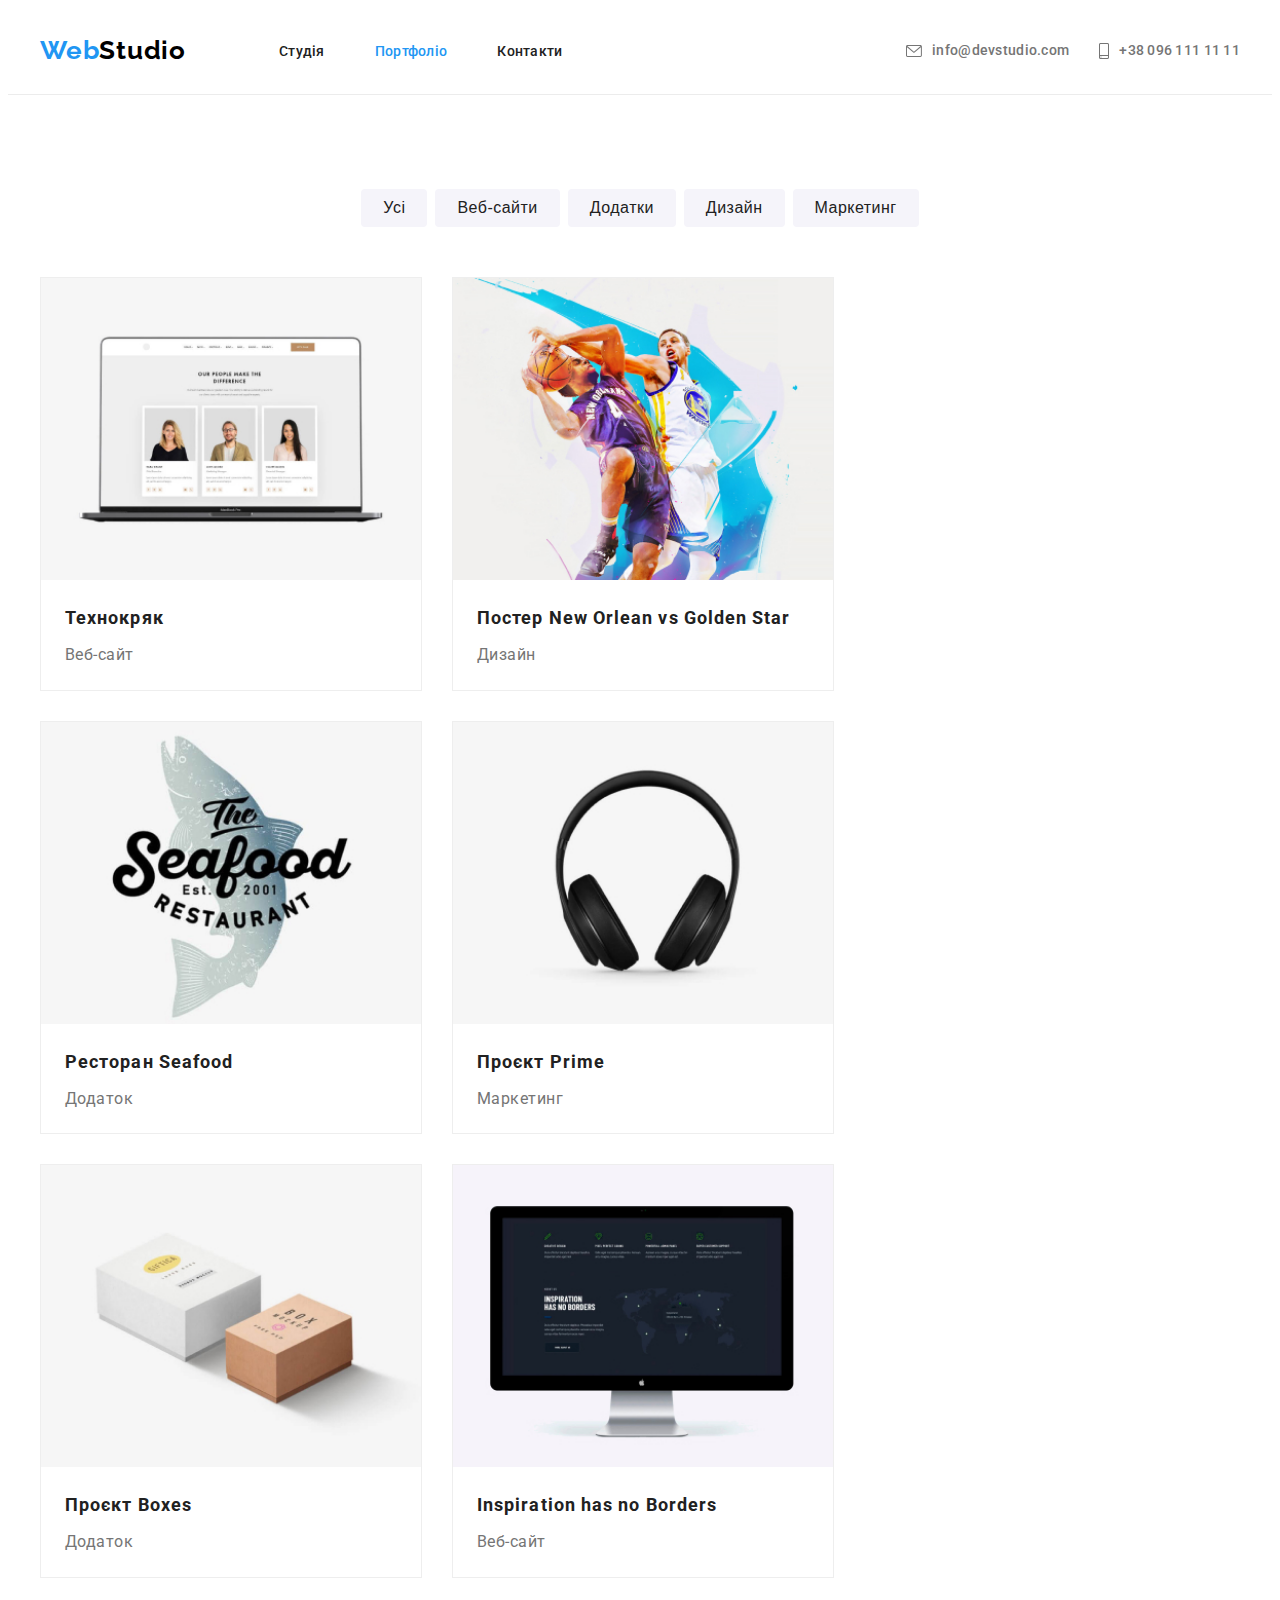
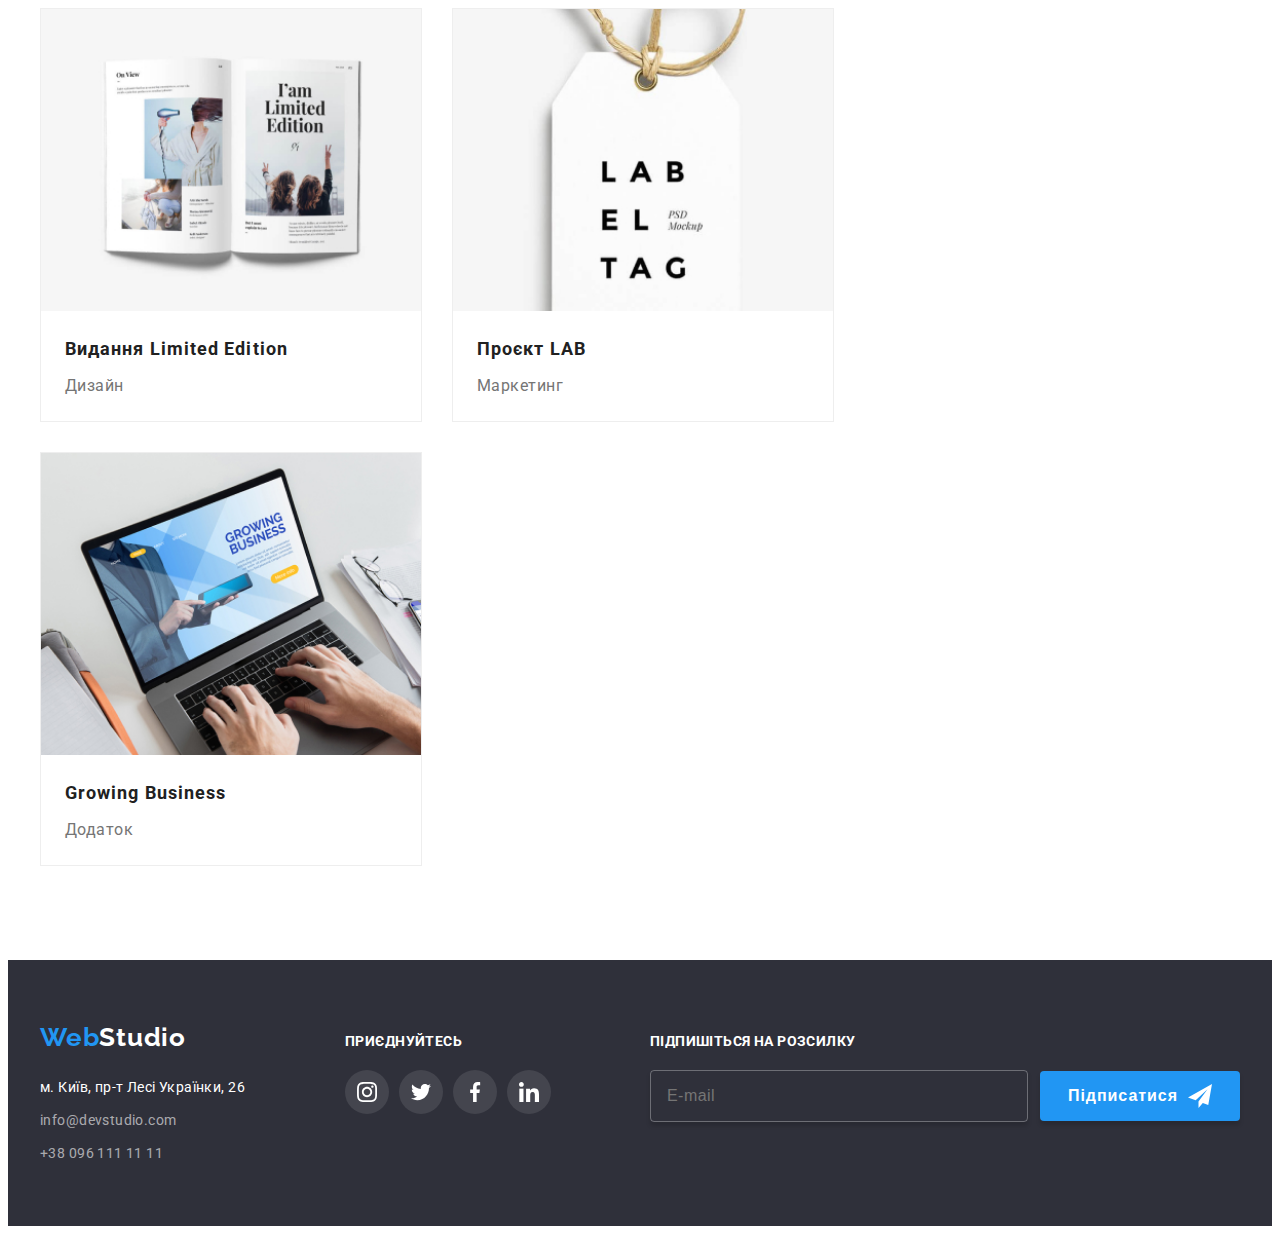
==== pages/portfolio.html @ 10460220 "firstcommit" ====
<!DOCTYPE html>
<html lang="en">
<head>
    <meta charset="UTF-8">
    <meta name="viewport" content="width=device-width, initial-scale=1.0">
    <title>Document</title>
     <link
      rel="stylesheet"
      href="https://cdnjs.cloudflare.com/ajax/libs/modern-normalize/2.0.0/modern-normalize.min.css"
      integrity="sha512-4xo8blKMVCiXpTaLzQSLSw3KFOVPWhm/TRtuPVc4WG6kUgjH6J03IBuG7JZPkcWMxJ5huwaBpOpnwYElP/m6wg=="
      crossorigin="anonymous"
      referrerpolicy="no-referrer" />
    <link rel="preconnect" href="https://fonts.googleapis.com" />
    <link rel="preconnect" href="https://fonts.gstatic.com" crossorigin />
    <link
      href="https://fonts.googleapis.com/css2?family=Raleway:ital,wght@0,100..900;1,100..900&family=Roboto:ital,wght@0,100;0,300;0,400;0,500;0,700;0,900;1,100;1,300;1,400;1,500;1,700;1,900&display=swap"
      rel="stylesheet" />
   
    <link rel="stylesheet" href="../style/main.min.css" />

</head>
<body>
     <header class="header">
      <div class="container">
        <a href="../index.html" class="header__logo"
          ><span class="header__color">Web</span>Studio</a
        >
        <nav class="header__nav">
          <ul class="nav__list">
            <li class="nav__item">
              <a href="../index.html" class="nav__link">Студія</a>
            </li>
            <li class="nav__item">
              <a href="../pages/portfolio.html" class="nav__link curent">Портфоліо</a>
            </li>
            <li class="nav__item"><a href="#" class="nav__link">Контакти</a></li>
          </ul>
        </nav>
         <ul class="header__list">
          <li class="header__item">
            <a href="mailto:info@devstudio.com" class="header__link"
              ><svg class="header__icon"><use href="../img/symbol-defs.svg#icon-mail"></use></svg><span class="header__cell">info@devstudio.com</span></a
            >
          </li>
          <li class="header__item">
            <a href="tel:+380961111111" class="header__link"
              ><svg class="header__icon"><use href="../img/symbol-defs.svg#icon-tel"></use></svg><span class="header__cell">+38 096 111 11 11</span></a
            >
          </li>
        </ul>
      </div>
    </header>

    <main>
        <section class="card">
            <div class="container">
            <ul class="button__list">
                <li class="button__item"><button type="button" class="button__btn">Усі</button></li>
                <li class="button__item"><button type="button" class="button__btn">Веб-сайти</button></li>
                <li class="button__item"><button type="button" class="button__btn">Додатки</button></li>
                <li class="button__item"><button type="button" class="button__btn">Дизайн</button></li>
                <li class="button__item"><button type="button" class="button__btn">Маркетинг</button></li>
            </ul>
            <ul class="card__list">
                <li class="card__item">
                  <div class="card__box">
                    <img src="../img/texno.jpg" alt="texno" class="card__img">
                    <p class="card__desk">Ресурс пропонує комплексні пропозиції з різним рівнем функціоналу та сервісів. Все це дозволить відвідувачу отримати вичерпні відомості про компанію чи приватну особу.</p>
                    </div>
                    <div class="card__wrap">
                        <h2 class="card__title">Технокряк</h2>
                        <p class="card__text">Веб-сайт</p>
                    </div>
                </li>
                <li class="card__item">
                  <div class="card__box">
                    <img src="../img/star.jpg" alt="star" class="card__img">
                    <p class="card__desk">Ресурс пропонує комплексні пропозиції з різним рівнем функціоналу та сервісів. Все це дозволить відвідувачу отримати вичерпні відомості про компанію чи приватну особу.</p>
                    </div>
                    <div class="card__wrap">
                        <h2 class="card__title">Постер New Orlean vs Golden Star</h2>
                        <p class="card__text">Дизайн</p>
                    </div>
                </li>
                <li class="card__item">
                  <div class="card__box">
                    <img src="../img/seafood.jpg" alt="seafood" class="card__img">
                    <p class="card__desk">Ресурс пропонує комплексні пропозиції з різним рівнем функціоналу та сервісів. Все це дозволить відвідувачу отримати вичерпні відомості про компанію чи приватну особу.</p>
                    </div>
                    <div class="card__wrap">
                        <h2 class="card__title">Ресторан Seafood</h2>
                        <p class="card__text">Додаток</p>
                    </div>
                </li>
                <li class="card__item">
                  <div class="card__box">
                    <img src="../img/prime.jpg" alt="prime" class="card__img">
                    <p class="card__desk">Ресурс пропонує комплексні пропозиції з різним рівнем функціоналу та сервісів. Все це дозволить відвідувачу отримати вичерпні відомості про компанію чи приватну особу.</p>
                    </div>
                    <div class="card__wrap">
                        <h2 class="card__title">Проєкт Prime</h2>
                        <p class="card__text">Маркетинг</p>
                    </div>
                </li>
                <li class="card__item">
                  <div class="card__box">
                    <img src="../img/boxes.jpg" alt="boxes" class="card__img">
                    <p class="card__desk">Ресурс пропонує комплексні пропозиції з різним рівнем функціоналу та сервісів. Все це дозволить відвідувачу отримати вичерпні відомості про компанію чи приватну особу.</p>
                    </div>
                    <div class="card__wrap">
                        <h2 class="card__title">Проєкт Boxes</h2>
                        <p class="card__text">Додаток</p>
                    </div>
                </li>
                <li class="card__item">
                  <div class="card__box">
                    <img src="../img/borders.jpg" alt="borders" class="card__img">
                    <p class="card__desk">Ресурс пропонує комплексні пропозиції з різним рівнем функціоналу та сервісів. Все це дозволить відвідувачу отримати вичерпні відомості про компанію чи приватну особу.</p>
                    </div>
                    <div class="card__wrap">
                        <h2 class="card__title">Inspiration has no Borders</h2>
                        <p class="card__text">Веб-сайт</p>
                    </div>
                </li>
                <li class="card__item">
                  <div class="card__box">
                    <img src="../img/edition.jpg" alt="edstion" class="card__img">
                    <p class="card__desk">Ресурс пропонує комплексні пропозиції з різним рівнем функціоналу та сервісів. Все це дозволить відвідувачу отримати вичерпні відомості про компанію чи приватну особу.</p>
                    </div>
                    <div class="card__wrap">
                        <h2 class="card__title">Видання Limited Edition</h2>
                        <p class="card__text">Дизайн</p>
                    </div>
                </li>
                <li class="card__item">
                  <div class="card__box">
                    <img src="../img/lab.jpg" alt="lab" class="card__img">
                    <p class="card__desk">Ресурс пропонує комплексні пропозиції з різним рівнем функціоналу та сервісів. Все це дозволить відвідувачу отримати вичерпні відомості про компанію чи приватну особу.</p>
                    </div>
                    <div class="card__wrap">
                        <h2 class="card__title">Проєкт LAB</h2>
                        <p class="card__text">Маркетинг</p>
                    </div>
                </li>
                <li class="card__item">
                  <div class="card__box">
                    <img src="../img/busines.jpg" alt="busines" class="card__img">
                    <p class="card__desk">Ресурс пропонує комплексні пропозиції з різним рівнем функціоналу та сервісів. Все це дозволить відвідувачу отримати вичерпні відомості про компанію чи приватну особу.</p>
                    </div>
                    <div class="card__wrap">
                        <h2 class="card__title">Growing Business</h2>
                        <p class="card__text">Додаток</p>
                    </div>
                </li>
            </ul>
    </div>
        </section>
    </main>

     <footer class="footer">
      <div class="container">
        <div class="footer__wrapper">
          <a href="../index.html" class="footer__logo"
            ><span class="footer__color">Web</span>Studio</a
          >
          <address class="footer__address">
            <a
              href="https://www.google.com/maps?sca_esv=b5919fffce7396f9&sca_upv=1&rlz=1C1CHZN_ruUA982UA982&output=search&q=%D0%BC.+%D0%9A%D0%B8%D1%97%D0%B2,+%D0%BF%D1%80-%D1%82+%D0%9B%D0%B5%D1%81%D1%96+%D0%A3%D0%BA%D1%80%D0%B0%D1%97%D0%BD%D0%BA%D0%B8,+26&source=lnms&fbs=[base64]&entry=mc&ved=1t:200715&ictx=111"
              target="_blank"
              class="footer__position"
              >м. Київ, пр-т Лесі Українки, 26</a
            >
            <ul class="footer__list">
              <li class="footer__item">
                <a href="mailto:info@devstudio.com" class="footer__link"
                  >info@devstudio.com</a
                >
              </li>
              <li class="footer__item">
                <a href="tel:+380961111111" class="footer__link"
                  >+38 096 111 11 11</a
                >
              </li>
            </ul>
          </address>
        </div>
        <div class="footer__box">
          <h2 class="footer__title">приєднуйтесь</h2>
          <ul class="footer__items">
            <li class="footer__itm">
              <a href="" class="footer__social">
                <svg class="footer__icon">
                  <use href="../img/symbol-defs.svg#icon-instagram"></use>
                </svg>
              </a>
            </li>
            <li class="footer__itm">
              <a href="" class="footer__social">
                <svg class="footer__icon">
                  <use href="../img/symbol-defs.svg#icon-twitter"></use>
                </svg>
              </a>
            </li>
            <li class="footer__itm">
              <a href="" class="footer__social">
                <svg class="footer__icon">
                  <use href="../img/symbol-defs.svg#icon-facebook"></use>
                </svg>
              </a>
            </li>
            <li class="footer__itm">
              <a href="" class="footer__social">
                <svg class="footer__icon">
                  <use href="../img/symbol-defs.svg#icon-linkedin"></use>
                </svg>
              </a>
            </li>
          </ul>
        </div>
        <div class="footer__block">
          <b class="footer__subscribe">Підпишіться на розсилку</b>
          <form class="footer__form">
            <input type="email" placeholder="E-mail" class="footer__input" />
            <button type="submit" class="footer__btn">
              Підписатися
              <svg class="footer__plane">
                <use href="../img/symbol-defs.svg#icon-plane"></use>
              </svg>
            </button>
          </form>
        </div>
      </div>
    </footer>
</body>
</html>
---- style/main.min.css ----
body{font-family:"Roboto"}.container{width:1200px;margin:0 auto;padding:0 15px}ul{list-style:none;margin:0;padding:0}a{text-decoration:none}img{display:block;width:100%;height:auto;max-width:100%}h1,h2,h3,p{margin:0}.header{padding:16px 0;border-bottom:1px solid #ececec}@media screen and (min-width: 768px){.header{padding:26px 0}}@media screen and (min-width: 1200px){.header{padding:25px 0}}.header>.container{display:flex;align-items:center}.header__logo{color:#000;font-family:"Raleway";font-size:24px;font-weight:700;line-height:1.38;letter-spacing:.72px;margin-right:auto;animation:logo-scale 5000ms alternate infinite}@media screen and (min-width: 768px){.header__logo{margin-right:88px}}@media screen and (min-width: 1200px){.header__logo{font-size:26px;letter-spacing:.78px;margin-right:93px}}@keyframes logo-scale{0%{transform:scale(0.9)}100%{transform:scale(1.1)}}.header__button{border:none;background:rgba(0,0,0,0);width:40px;height:40px}@media screen and (min-width: 768px){.header__button{display:none}}.header__burger{width:40px;height:40px;fill:#000}.header__color{color:#2196f3}.header__list{margin-left:auto;display:none}@media screen and (min-width: 768px){.header__list{flex-direction:column;gap:10px;display:flex}}@media screen and (min-width: 1200px){.header__list{flex-direction:row;gap:30px}}.header__item:nth-child(2) .header__icon{width:10px;height:16px}.header__link{display:flex;align-items:center;gap:10px}.header__link:hover .header__cell,.header__link:focus .header__cell{color:#2196f3}.header__link:hover .header__icon,.header__link:focus .header__icon{fill:#2196f3}.header__cell{color:#757575;font-size:12px;font-weight:500;line-height:1.14;letter-spacing:.28px;transition:color 250ms cubic-bezier(0.4, 0, 0.2, 1)}@media screen and (min-width: 1200px){.header__cell{font-size:14px}}.header__icon{width:16px;height:12px;fill:#757575;transition:fill 250ms cubic-bezier(0.4, 0, 0.2, 1)}.nav__list{display:none;gap:50px}@media screen and (min-width: 768px){.nav__list{display:flex}}.nav__item{position:relative}.nav__link{color:#212121;font-size:14px;font-weight:500;line-height:1.14;letter-spacing:.28px;transition:color 250ms cubic-bezier(0.4, 0, 0.2, 1)}.nav__link:hover,.nav__link:focus{color:#2196f3}.curent{color:#2196f3}.curent::after{content:"";display:block;opacity:0;border-radius:2px;background-color:#2196f3;width:100%;height:4px;position:absolute;top:49px;left:0;transition:550ms cubic-bezier(0.4, 0, 0.2, 1);transform:scale(0)}.curent:hover::after{opacity:1;transform:scale(1)}.menu{z-index:1;position:fixed;top:0;left:0;width:100vw;height:100vh;background-color:#fff;padding:48px 0px 48px 40px;box-shadow:0px 4px 8px 0px rgba(0,0,0,.04),0px 2px 4px 0px rgba(0,0,0,.08),0px 1px 3px 0px rgba(0,0,0,.16)}.menu__button{background-color:rgba(0,0,0,0);position:absolute;top:10px;right:15px;border:none}.menu__close{width:40px;height:40px;fill:#000}.menu__item:first-child{margin-bottom:36px}.menu__item:last-child{margin-top:32px;margin-bottom:200px}.menu__link{color:#212121;font-size:40px;font-weight:500;line-height:normal;letter-spacing:.8px}.menu__link:hover{color:#2196f3}.menu__item-contact:first-child{margin-bottom:32px}.menu__item-contact:first-child .menu__contact-link{color:#2196f3;font-family:"Roboto";font-size:34px;font-style:normal;font-weight:500;line-height:normal;letter-spacing:.68px}.menu__contact-link{color:#757575;font-family:"Roboto";font-size:24px;font-style:normal;font-weight:500;line-height:normal;letter-spacing:.48px}.menu__list-social{display:flex;margin-top:64px;flex-wrap:wrap}.menu__item-social:not(:last-child){margin-right:10px;display:flex}.menu__item-social:not(:last-child)::after{content:"";width:1px;height:22px;background:rgba(33,33,33,.2);display:flex;margin-left:10px}.menu__link-social{color:#2196f3;font-size:18px;font-weight:500;line-height:22px;letter-spacing:.36px}.hero{padding-top:118px;padding-bottom:118px;background-image:linear-gradient(rgba(47, 48, 58, 0.4), rgba(47, 48, 58, 0.4)),url(../img/hero.webp);background-position:center;background-repeat:no-repeat;background-size:cover;text-align:center;overflow:hidden}@media screen and (min-width: 1200px){.hero{padding-top:200px;padding-bottom:200px}}.hero__title{color:#fff;text-align:center;font-size:26px;font-weight:900;line-height:1.61;letter-spacing:1.56px;text-transform:uppercase;width:100%;margin-left:auto;margin-right:auto;margin-bottom:30px;animation-name:title-move;animation-duration:2000ms}@media screen and (min-width: 480px){.hero__title{width:360px}}@media screen and (min-width: 1200px){.hero__title{width:696px;font-size:44px;letter-spacing:2.64px;line-height:1.36;margin-bottom:30px}}@keyframes title-move{0%{transform:translateX(-1500px) scale(0);color:#000}100%{transform:translateX(0) scale(1);color:#fff}}.hero__btn{color:#fff;text-align:center;font-size:16px;font-weight:700;line-height:1.87;letter-spacing:.96px;background-color:#2196f3;padding:10px 24px;border:none;border-radius:4px;box-shadow:0px 4px 4px 0px rgba(0,0,0,.15);animation-name:btn-move;animation-duration:2000ms}@media screen and (min-width: 1200px){.hero__btn{padding:10px 32px}}@keyframes btn-move{0%{transform:translateX(1500px) rotate(0) scale(0);color:#000;background-color:red}100%{transform:translateX(0) rotate(360deg) scale(1);color:#fff;background-color:#2196f3}}.advant{padding-top:94px}.advant__list{display:flex;flex-wrap:wrap;gap:30px}.advant__item::before{content:"";margin-bottom:30px;display:block;width:100%;height:120px;border-radius:4px;background-color:#f5f4fa;background-position:center;background-repeat:no-repeat}.advant__item:first-child::before{background-image:url(../img/antenna.png)}.advant__item:nth-child(2)::before{background-image:url(../img/clock.png)}.advant__item:nth-child(3)::before{background-image:url(../img/diagram.png)}.advant__item:last-child::before{background-image:url(../img/astronaut.png)}.advant__title{color:#212121;font-size:14px;font-weight:700;line-height:1.14;letter-spacing:.42px;text-transform:uppercase;margin-bottom:10px;text-align:center}@media screen and (min-width: 768px){.advant__title{text-align:start}}.advant__text{color:#757575;font-size:14px;font-weight:400;line-height:1.71;letter-spacing:.4px;width:100%}@media screen and (min-width: 768px){.advant__text{width:354px}}@media screen and (min-width: 1200px){.advant__text{width:270px}}.work{padding-top:94px;padding-bottom:94px;text-align:center;display:none}@media screen and (min-width: 1200px){.work{display:block}}.work__title{color:#212121;text-align:center;font-size:36px;font-weight:700;line-height:1.16;letter-spacing:1.08px;margin-bottom:50px}.work__list{display:flex;gap:30px}.work__item{position:relative}.work__wrap{padding-top:27px;padding-bottom:27px;background-color:rgba(47,48,58,.8);position:absolute;bottom:0;left:0;width:100%}.work__deck{color:#fff;text-align:center;font-size:14px;font-weight:700;line-height:1.14;letter-spacing:.42px;text-transform:uppercase}.team{padding-top:60px;padding-bottom:60px;text-align:center;background-color:#f5f4fa}@media screen and (min-width: 1200px){.team{padding-top:94px;padding-bottom:94px}}.team__title{color:#212121;text-align:center;font-size:28px;font-weight:700;line-height:1.16;letter-spacing:.84px;margin-bottom:30px}@media screen and (min-width: 1200px){.team__title{font-size:36px;letter-spacing:1.08px;margin-bottom:50px}}.team__list{display:flex;gap:30px;flex-wrap:wrap}.team__item{flex-basis:100%;border-radius:0px 0px 4px 4px;box-shadow:0px 1px 3px 0px rgba(0,0,0,.12),0px 1px 1px 0px rgba(0,0,0,.14),0px 2px 1px 0px rgba(0,0,0,.2)}@media screen and (min-width: 768px){.team__item{flex-basis:calc((100% - 30px)/2)}}@media screen and (min-width: 1200px){.team__item{flex-basis:calc((100% - 90px)/4)}}.team__img{width:100%}.team__wrap{padding-top:30px;padding-bottom:30px}.team__name{color:#212121;text-align:center;font-size:16px;font-weight:500;line-height:1.18;letter-spacing:.48px;margin-bottom:10px}.team__taxt{color:#757575;text-align:center;font-size:16px;font-weight:400;line-height:1.18;letter-spacing:.48px;margin-bottom:16px}.team__items{display:flex;justify-content:center;gap:10px}.team__link{padding:12px 12px;border-radius:50%;display:flex;justify-content:center;align-items:center;transition-property:background-color;transition-duration:250ms;transition-timing-function:cubic-bezier(0.4, 0, 0.2, 1)}.team__link:hover,.team__link:focus{border:none;background-color:#2196f3;outline:0px solid #2196f3}.team__link:hover .team__icon,.team__link:focus .team__icon{fill:#fff}.team__icon{width:20px;height:20px;fill:#afb1b8;transition-property:fill;transition-duration:250ms;transition-timing-function:cubic-bezier(0.4, 0, 0.2, 1)}.client{padding-top:60px;padding-bottom:60px;text-align:center}@media screen and (min-width: 1200px){.client{padding-top:94px;padding-bottom:94px}}.client__title{color:#212121;text-align:center;font-size:28px;font-weight:700;line-height:1.16;letter-spacing:.84px;margin-bottom:30px}@media screen and (min-width: 1200px){.client__title{font-size:36px;letter-spacing:1.08px;margin-bottom:50px}}.client__list{display:flex;flex-wrap:wrap;gap:30px}.client__item{flex-basis:calc((100% - 30px)/2)}@media screen and (min-width: 768px){.client__item{flex-basis:calc((100% - 60px)/3)}}@media screen and (min-width: 1200px){.client__item{flex-basis:calc((100% - 150px)/6)}}.client__item:hover .client__link{border-color:#2196f3}.client__item:hover .client__icon{fill:#2196f3}.client__link{width:100%;height:92px;border-radius:4px;outline:1px solid #afb1b8;display:flex;justify-content:center;align-items:center;transition-property:border-color;transition-duration:250ms;transition-timing-function:cubic-bezier(0.4, 0, 0.2, 1)}@media screen and (min-width: 480px){.client__link{width:210px}}@media screen and (min-width: 768px){.client__link{width:226px}}@media screen and (min-width: 1200px){.client__link{width:170px}}.client__icon{width:106px;height:60px;fill:#afb1b8;transition-property:fill;transition-duration:250ms;transition-timing-function:cubic-bezier(0.4, 0, 0.2, 1)}.footer{padding-top:60px;padding-bottom:60px;background-color:#2f303a}.footer>.container{display:flex;flex-direction:column;text-align:center;justify-content:center;flex-wrap:wrap;row-gap:60px}@media screen and (min-width: 768px){.footer>.container{align-items:first baseline;flex-direction:row}}@media screen and (min-width: 1200px){.footer>.container{text-align:start}}.footer__wrapper{display:flex;flex-direction:column}@media screen and (min-width: 768px){.footer__wrapper{width:235px}}.footer__logo{color:#fff;font-family:"Raleway";font-size:24px;font-weight:700;line-height:1.38;letter-spacing:.72px}@media screen and (min-width: 1200px){.footer__logo{font-size:26px;letter-spacing:.78px}}.footer__color{color:#2196f3}.footer__address{font-style:normal;margin-top:20px}@media screen and (min-width: 768px){.footer__box{margin-left:165px}}@media screen and (min-width: 1200px){.footer__box{margin-left:70px}}.footer__position{color:#fff;font-size:14px;font-weight:400;line-height:1.71;letter-spacing:.42px;margin-bottom:9px}.footer__list{display:flex;flex-direction:column;gap:9px;margin-top:9px}.footer__link{color:rgba(255,255,255,.6);font-size:14px;font-weight:400;line-height:1.71;letter-spacing:.42px}.footer__title{color:#fff;font-size:14px;font-weight:700;line-height:1.14;letter-spacing:.42px;text-transform:uppercase;margin-bottom:20px}.footer__items{display:flex;justify-content:center;gap:10px}.footer__social{padding:12px;display:flex;justify-content:center;align-items:center;border-radius:50%;background-color:rgba(255,255,255,.1);transition-property:background-color;transition-duration:250ms;transition-timing-function:cubic-bezier(0.4, 0, 0.2, 1)}.footer__social:hover{background-color:#2196f3}.footer__icon{width:20px;height:20px;fill:#fff;transition-property:fill;transition-duration:250ms;transition-timing-function:cubic-bezier(0.4, 0, 0.2, 1)}@media screen and (min-width: 1200px){.footer__block{margin-left:auto}}.footer__subscribe{color:#fff;font-size:14px;font-weight:700;line-height:1.14;letter-spacing:.42px;text-transform:uppercase;margin-bottom:20px;display:inline-block}.footer__form{display:flex;align-items:center;flex-direction:column;gap:20px}@media screen and (min-width: 1200px){.footer__form{flex-direction:row;gap:12px}}.footer__input{color:rgba(255,255,255,.6);font-size:16px;font-weight:400;line-height:1.25;letter-spacing:.48px;padding-top:15px;padding-bottom:15px;padding-left:16px;border-radius:4px;border:1px solid rgba(255,255,255,.3);background:rgba(33,150,243,0);box-shadow:0px 4px 4px 0px rgba(0,0,0,.15);width:100%}@media screen and (min-width: 480px){.footer__input{width:450px}}@media screen and (min-width: 1200px){.footer__input{width:358px}}.footer__btn{color:#fff;background-color:#2196f3;padding:10px 31px;text-align:center;font-size:16px;font-weight:700;line-height:1.87;letter-spacing:.96px;border-radius:4px;box-shadow:0px 4px 4px 0px rgba(0,0,0,.15);border:none;display:flex;align-items:center;gap:10px}@media screen and (min-width: 1200px){.footer__btn{padding:10px 28px}}.footer__plane{width:24px;height:24px;fill:#fff}.backdrop{position:fixed;display:flex;justify-content:center;align-items:center;top:0;left:0;width:100%;height:100%;background-image:linear-gradient(rgba(0, 0, 0, 0.5), rgba(0, 0, 0, 0.5));opacity:1;transition:opacity 400ms cubic-bezier(0.175, 0.885, 0.32, 1.275)}.is-hidden{opacity:0;pointer-events:none;visibility:hidden}.is-hidden .modal{transform:translate(0) rotate(360deg)}.modal{position:absolute;top:50%;left:50%;transform:translate(-50%, -50%);padding:40px;border-radius:4px;background:#fff;box-shadow:0px 1px 3px 0px rgba(0,0,0,.12),0px 1px 1px 0px rgba(0,0,0,.14),0px 2px 1px 0px rgba(0,0,0,.2);transition:visibility 400ms cubic-bezier(0.175, 0.885, 0.32, 1.275),opacity 400ms cubic-bezier(0.175, 0.885, 0.32, 1.275),box-shadow 400ms cubic-bezier(0.175, 0.885, 0.32, 1.275),transform 1s}.modal__title{color:#212121;text-align:center;font-size:20px;font-weight:700;line-height:1.15;letter-spacing:.6px;margin-bottom:12px;text-align:center}.modal__form{font-size:20px}.modal__box{position:relative}.modal__label{color:#757575;font-size:12px;font-weight:400;line-height:1.16;letter-spacing:.12px}.modal__icon{width:18px;height:18px;fill:#212121;position:absolute;top:55%;left:14px}.modal__input{display:block;margin-top:4px;margin-bottom:10px;width:100%;height:40px;border-radius:4px;border:1px solid rgba(33,33,33,.2);outline:rgba(0,0,0,0);padding:11px 12px 11px 42px;font-size:14px}.modal__input:hover,.modal__input:focus{border:1px solid #2196f3}.modal__input:hover+.modal__icon,.modal__input:focus+.modal__icon{fill:#2196f3}.modal__coment{display:block;margin-top:4px;margin-bottom:20px;padding:12px 16px;border-radius:4px;border:1px solid rgba(33,33,33,.2);width:100%;height:120px;color:rgba(117,117,117,.5);font-size:12px;font-weight:400;line-height:1.16;letter-spacing:.12px;resize:none;outline:rgba(0,0,0,0);font-size:14px}.modal__coment:focus{border-color:#2196f3}.modal__wrap{display:flex;align-items:center;gap:4px;margin-left:12px;margin-right:11px}.modal__checked{display:flex;align-items:center}.modal__check{width:16px;height:15px}.modal__span{color:#757575;font-size:14px;font-weight:400;line-height:1.71;letter-spacing:.42px;margin-left:8px}.modal__link{color:#2196f3;font-size:14px;font-weight:400;line-height:24px;letter-spacing:.42px;text-decoration-line:underline}.modal__btn{color:#fff;text-align:center;font-size:16px;font-weight:700;line-height:1.87;letter-spacing:.96px;padding:10px 52px;background-color:#2196f3;border:none;border-radius:4px;box-shadow:0px 4px 4px 0px rgba(0,0,0,.15);display:block;margin-left:auto;margin-right:auto;margin-top:30px}.btn__close{position:absolute;top:8px;right:8px;background-color:rgba(0,0,0,0);width:30px;height:30px;border-radius:50%;border:1px solid rgba(0,0,0,.1);outline:rgba(0,0,0,0);display:flex;justify-content:center;align-items:center}.btn__close:hover,.btn__close:focus{cursor:pointer}.btn__close:hover .form__close,.btn__close:focus .form__close{fill:#2196f3}.form__close{width:18px;height:18px;fill:#000}.card{padding-top:94px;padding-bottom:94px}.card__list{display:flex;flex-wrap:wrap;gap:30px}.card__item{flex-basis:100%;border:1px solid #eee;transition-property:box-shadow;transition-duration:250ms;transition-timing-function:cubic-bezier(0.4, 0, 0.2, 1)}@media screen and (min-width: 768px){.card__item{flex-basis:calc((100% - 30px)/2)}}@media screen and (min-width: 1200px){.card__item{flex-basis:calc((100% - 60px)/3)}}.card__item:hover{box-shadow:0px 1px 1px 0px rgba(0,0,0,.12),0px 4px 4px 0px rgba(0,0,0,.06),1px 4px 6px 0px rgba(0,0,0,.16)}.card__item:hover .card__desk{opacity:1}.card__box{position:relative;overflow:hidden}.card__img{width:100%}.card__desk{width:100%;height:100%;background-color:#2196f3;padding:63px 24px;color:#fff;font-size:18px;font-weight:400;line-height:1.55;letter-spacing:.54px;opacity:0;position:absolute;top:0;left:0;transition-property:opacity;transition-duration:250ms;transition-timing-function:cubic-bezier(0.4, 0, 0.2, 1)}.card__wrap{padding:20px 24px}.card__title{color:#212121;font-size:18px;font-weight:700;line-height:2;letter-spacing:1.08px;margin-bottom:4px}.card__text{color:#757575;font-size:16px;font-weight:400;line-height:1.87;letter-spacing:.48px}.button__list{display:flex;gap:8px;justify-content:flex-start;margin-bottom:50px;flex-wrap:wrap;row-gap:17px}@media screen and (min-width: 768px){.button__list{justify-content:center}}.button__btn{color:#212121;text-align:center;font-size:16px;font-style:normal;font-weight:500;line-height:1.62;letter-spacing:.48px;border-radius:4px;background:#f5f4fa;padding:6px 22px;border:none;transition-property:color,background-color,box-shadow;transition-duration:250ms;transition-timing-function:cubic-bezier(0.4, 0, 0.2, 1)}.button__btn:hover,.button__btn:focus{color:#fff;background-color:#2196f3;box-shadow:0px 3px 1px 0px rgba(0,0,0,.1),0px 1px 2px 0px rgba(0,0,0,.08),0px 2px 2px 0px rgba(0,0,0,.12)}/*# sourceMappingURL=main.min.css.map */
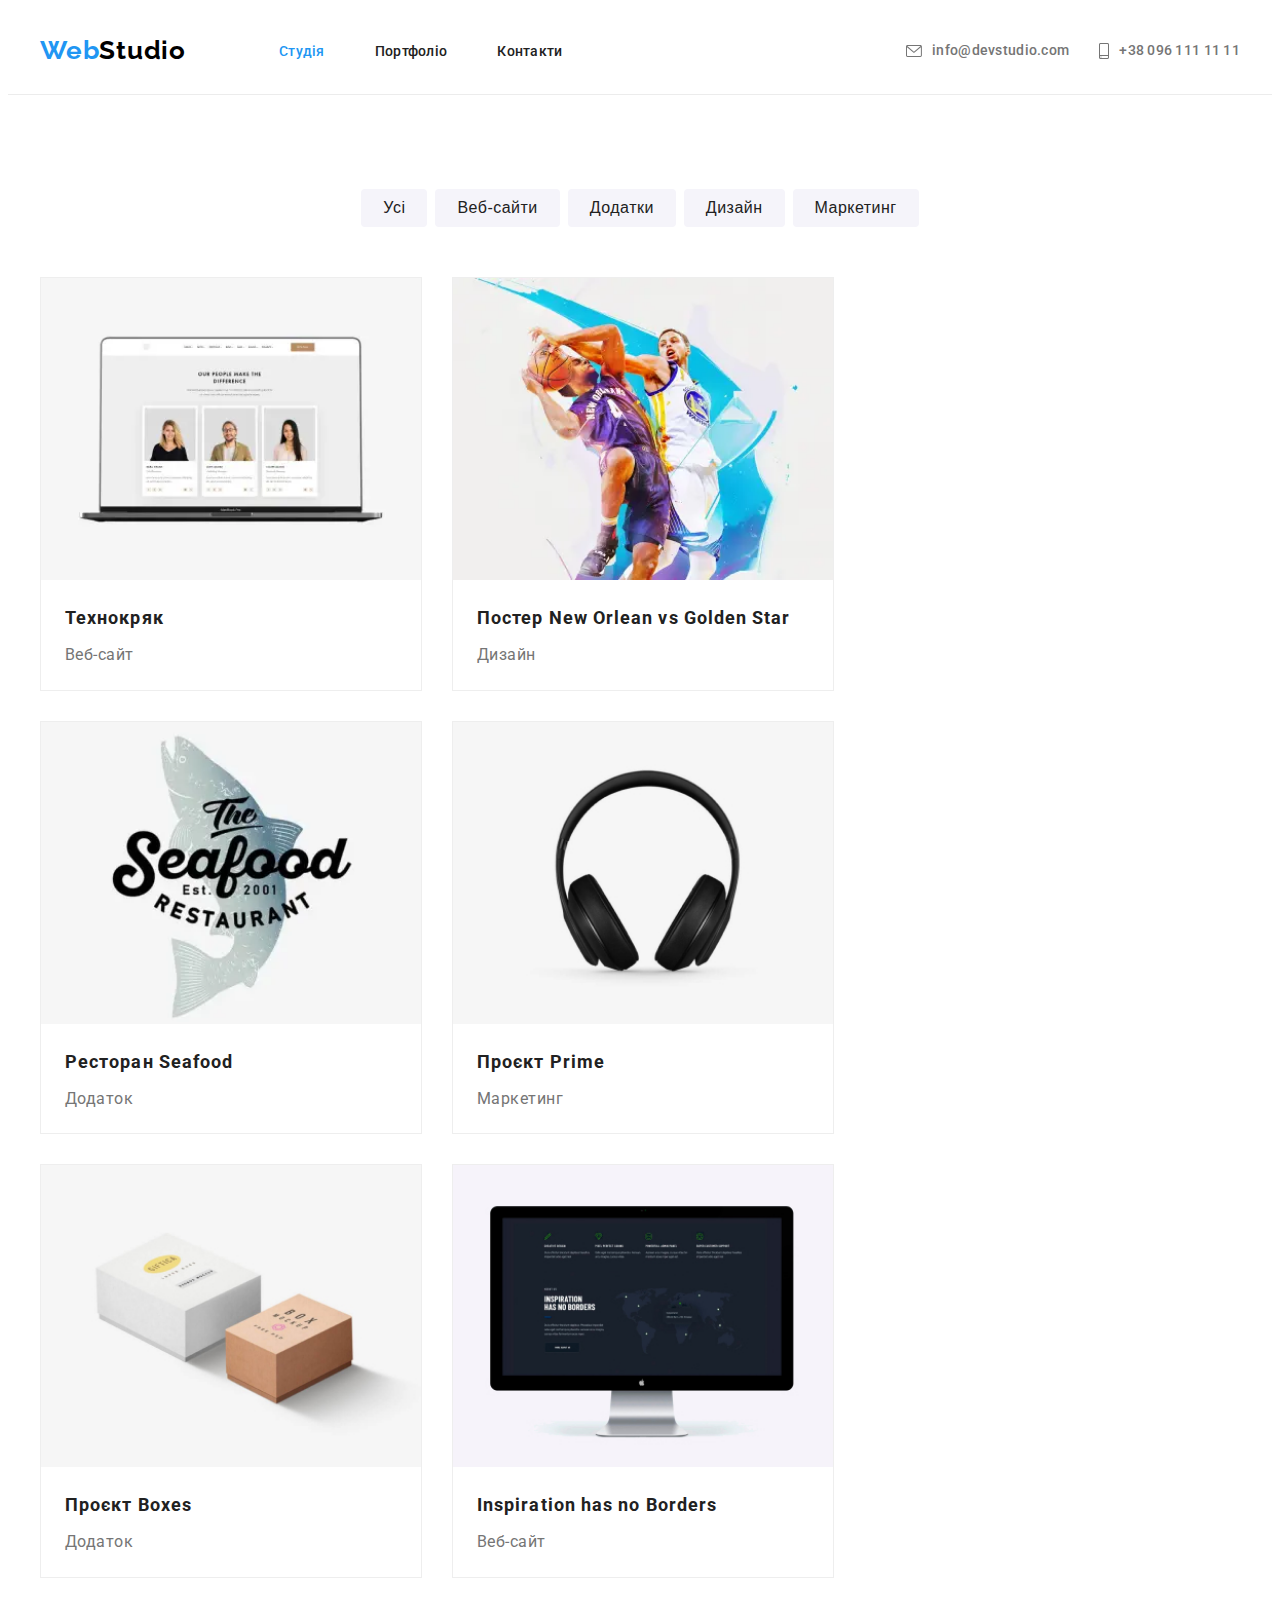
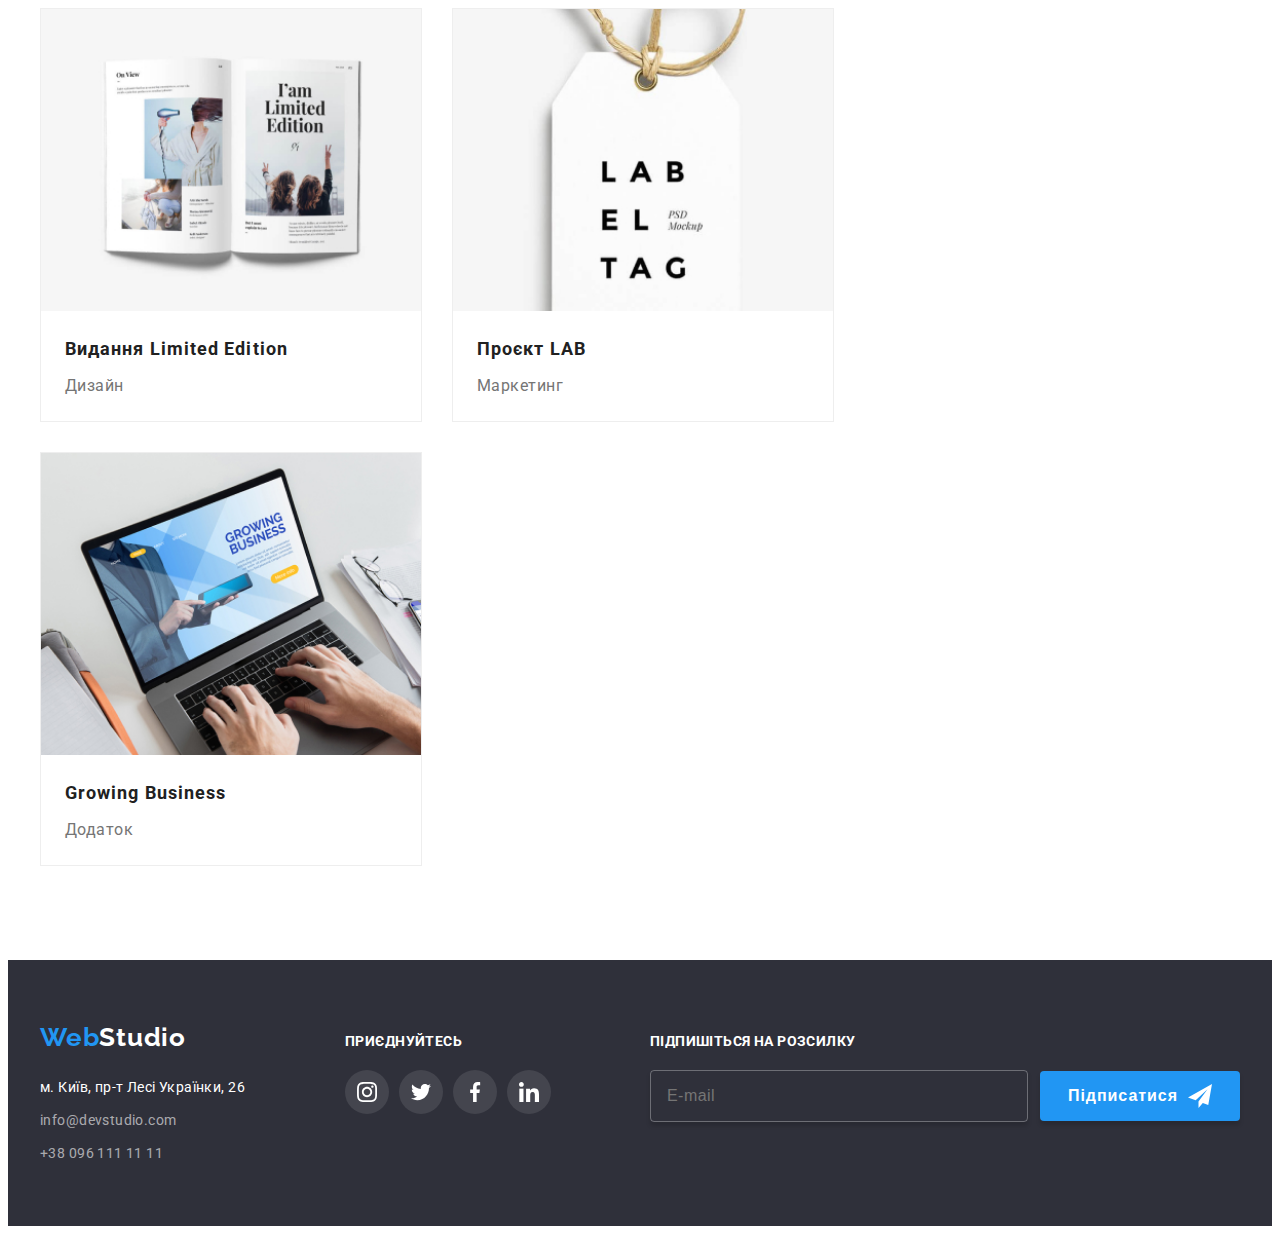
==== commit 6ac96bfa: "retina" ====
--- a/pages/portfolio.html
+++ b/pages/portfolio.html
@@ -20,36 +20,66 @@
 
 </head>
 <body>
-     <header class="header">
-      <div class="container">
-        <a href="../index.html" class="header__logo"
-          ><span class="header__color">Web</span>Studio</a
-        >
-        <nav class="header__nav">
-          <ul class="nav__list">
-            <li class="nav__item">
-              <a href="../index.html" class="nav__link">Студія</a>
-            </li>
-            <li class="nav__item">
-              <a href="../pages/portfolio.html" class="nav__link curent">Портфоліо</a>
-            </li>
-            <li class="nav__item"><a href="#" class="nav__link">Контакти</a></li>
-          </ul>
-        </nav>
-         <ul class="header__list">
-          <li class="header__item">
-            <a href="mailto:info@devstudio.com" class="header__link"
-              ><svg class="header__icon"><use href="../img/symbol-defs.svg#icon-mail"></use></svg><span class="header__cell">info@devstudio.com</span></a
-            >
+  <header class="header">
+    <div class="container">
+      <a href="../index.html" class="header__logo"
+        ><span class="header__color">Web</span>Studio</a
+      >
+      <button class="header__button" data-modal-header-open>
+        <svg class="header__burger">
+          <use href="../img/symbol-defs.svg#burger"></use>
+        </svg>
+      </button>
+      <nav class="nav">
+        <ul class="nav__list">
+          <li class="nav__item">
+            <a href="../index.html" class="nav__link curent">Студія</a>
           </li>
-          <li class="header__item">
-            <a href="tel:+380961111111" class="header__link"
-              ><svg class="header__icon"><use href="../img/symbol-defs.svg#icon-tel"></use></svg><span class="header__cell">+38 096 111 11 11</span></a
-            >
+          <li class="nav__item">
+            <a href="../pages/portfolio.html" class="nav__link">Портфоліо</a>
           </li>
+          <li class="nav__item"><a href="#" class="nav__link">Контакти</a></li>
+        </ul>
+      </nav>
+      <ul class="header__list">
+        <li class="header__item">
+          <a href="mailto:info@devstudio.com" class="header__link"
+            ><svg class="header__icon">
+              <use href="../img/symbol-defs.svg#icon-mail"></use>
+              </svg><span class="header__cell">info@devstudio.com</span></a>
+        </li>
+        <li class="header__item">
+          <a href="tel:+380961111111" class="header__link"
+            ><svg class="header__icon">
+              <use href="../img/symbol-defs.svg#icon-tel"></use>
+              </svg>
+              <span class="header__cell">+38 096 111 11 11</span></a>
+        </li>
+      </ul>
+      <div class="menu is-hidden" data-header-modal>
+        <button class="menu__button" data-modal-header-close>
+          <svg class="menu__close" >
+            <use href="../img/symbol-defs.svg#icon-close"></use>
+          </svg>
+        </button>
+        <ul class="menu__list">
+          <li class="menu__item"><a href="../index.html" class="menu__link">Студія</a></li>
+          <li class="menu__item"><a href="../pages/portfolio.html" class="menu__link">Портфоліо</a></li>
+          <li class="menu__item"><a href="#" class="menu__link">Контакти</a></li>
+        </ul>
+        <ul class="menu__list-contact">
+          <li class="menu__item-contact"><a href="tel:+380961111111" class="menu__contact-link">+38 096 111 11 11</a></li>
+          <li class="menu__item-contact"><a href="mailto:info@devstudio.com" class="menu__contact-link">info@devstudio.com</a></li>
+        </ul>
+        <ul class="menu__list-social">
+          <li class="menu__item-social"><a href="#" class="menu__link-social">Instagram</a></li>
+          <li class="menu__item-social"><a href="#" class="menu__link-social">Twitter</a></li>
+          <li class="menu__item-social"><a href="#" class="menu__link-social">Facebook</a></li>
+          <li class="menu__item-social"><a href="#" class="menu__link-social">LinkedIn</a></li> 
         </ul>
       </div>
-    </header>
+    </div>
+  </header>
 
     <main>
         <section class="card">
@@ -64,7 +94,12 @@
             <ul class="card__list">
                 <li class="card__item">
                   <div class="card__box">
-                    <img src="../img/texno.jpg" alt="texno" class="card__img">
+                    <picture>
+                      <source srcset="../img/desktop/desktop-technokrak@1x.webp 1x, ../img/desktop/desktop-technokrak@2x.webp 2x" media="(min-width: 1200px)">
+                      <source srcset="../img/tablet/tablet-technokrak@1x.webp 1x, ../img/tablet/tablet-technokrak@2x.webp 2x" media="(min-width: 768px)">
+                      <source srcset="../img/mobila/mobile-technokrak@1x.webp 1x, ../img/mobila/mobile-technokrak@2x.webp 2x" media="(max-width: 767px)">
+                      <img src="../img/texno.jpg" alt="texno" class="card__img">
+                    </picture>
                     <p class="card__desk">Ресурс пропонує комплексні пропозиції з різним рівнем функціоналу та сервісів. Все це дозволить відвідувачу отримати вичерпні відомості про компанію чи приватну особу.</p>
                     </div>
                     <div class="card__wrap">
@@ -74,7 +109,12 @@
                 </li>
                 <li class="card__item">
                   <div class="card__box">
+                    <picture>
+                      <source srcset="../img/desktop/imgdesktop-poster@1x.webp 1x, ../img/desktop/imgdesktop-poster@2x.webp 2x" media="(min-width: 1200px)">
+                      <source srcset="../img/tablet/imgtablet-poster@1x.webp 1x, ../img/tablet/imgtablet-poster@2x.webp 2x" media="(min-width: 768px)">
+                      <source srcset="../img/mobila/imgmobile-poster@1x.webp 1x, ../img/mobila/imgmobile-poster@2x.webp 2x" media="(max-width: 767px)">
                     <img src="../img/star.jpg" alt="star" class="card__img">
+                  </picture>
                     <p class="card__desk">Ресурс пропонує комплексні пропозиції з різним рівнем функціоналу та сервісів. Все це дозволить відвідувачу отримати вичерпні відомості про компанію чи приватну особу.</p>
                     </div>
                     <div class="card__wrap">
@@ -84,7 +124,13 @@
                 </li>
                 <li class="card__item">
                   <div class="card__box">
-                    <img src="../img/seafood.jpg" alt="seafood" class="card__img">
+                    <picture>
+                      <source srcset="../img/desktop/desktop_seafood@1x.webp 1x, ../img/desktop/desktop_seafood@2x.webp 2x" media="(min-width: 1200px)">
+                      <source srcset="../img/tablet/tablet_seafood@1x.webp 1x, ../img/tablet/tablet_seafood@2x.webp 2x" media="(min-width: 768px)"> 
+                      <source srcset="../img/mobila/seafood_mobile@1x.webp 1x, ../img/mobila/seafood_mobile@2x.webp 2x" media="(max-width: 767px)">
+                      <img src="../img/seafood.jpg" alt="seafood" class="card__img">
+                    </picture>
+   
                     <p class="card__desk">Ресурс пропонує комплексні пропозиції з різним рівнем функціоналу та сервісів. Все це дозволить відвідувачу отримати вичерпні відомості про компанію чи приватну особу.</p>
                     </div>
                     <div class="card__wrap">
@@ -231,5 +277,7 @@
         </div>
       </div>
     </footer>
+    
+    <script src="../js/mobile-menu.js"></script>
 </body>
 </html>--- a/style/main.min.css
+++ b/style/main.min.css
@@ -1 +1 @@
-body{font-family:"Roboto"}.container{width:1200px;margin:0 auto;padding:0 15px}ul{list-style:none;margin:0;padding:0}a{text-decoration:none}img{display:block;width:100%;height:auto;max-width:100%}h1,h2,h3,p{margin:0}.header{padding:16px 0;border-bottom:1px solid #ececec}@media screen and (min-width: 768px){.header{padding:26px 0}}@media screen and (min-width: 1200px){.header{padding:25px 0}}.header>.container{display:flex;align-items:center}.header__logo{color:#000;font-family:"Raleway";font-size:24px;font-weight:700;line-height:1.38;letter-spacing:.72px;margin-right:auto;animation:logo-scale 5000ms alternate infinite}@media screen and (min-width: 768px){.header__logo{margin-right:88px}}@media screen and (min-width: 1200px){.header__logo{font-size:26px;letter-spacing:.78px;margin-right:93px}}@keyframes logo-scale{0%{transform:scale(0.9)}100%{transform:scale(1.1)}}.header__button{border:none;background:rgba(0,0,0,0);width:40px;height:40px}@media screen and (min-width: 768px){.header__button{display:none}}.header__burger{width:40px;height:40px;fill:#000}.header__color{color:#2196f3}.header__list{margin-left:auto;display:none}@media screen and (min-width: 768px){.header__list{flex-direction:column;gap:10px;display:flex}}@media screen and (min-width: 1200px){.header__list{flex-direction:row;gap:30px}}.header__item:nth-child(2) .header__icon{width:10px;height:16px}.header__link{display:flex;align-items:center;gap:10px}.header__link:hover .header__cell,.header__link:focus .header__cell{color:#2196f3}.header__link:hover .header__icon,.header__link:focus .header__icon{fill:#2196f3}.header__cell{color:#757575;font-size:12px;font-weight:500;line-height:1.14;letter-spacing:.28px;transition:color 250ms cubic-bezier(0.4, 0, 0.2, 1)}@media screen and (min-width: 1200px){.header__cell{font-size:14px}}.header__icon{width:16px;height:12px;fill:#757575;transition:fill 250ms cubic-bezier(0.4, 0, 0.2, 1)}.nav__list{display:none;gap:50px}@media screen and (min-width: 768px){.nav__list{display:flex}}.nav__item{position:relative}.nav__link{color:#212121;font-size:14px;font-weight:500;line-height:1.14;letter-spacing:.28px;transition:color 250ms cubic-bezier(0.4, 0, 0.2, 1)}.nav__link:hover,.nav__link:focus{color:#2196f3}.curent{color:#2196f3}.curent::after{content:"";display:block;opacity:0;border-radius:2px;background-color:#2196f3;width:100%;height:4px;position:absolute;top:49px;left:0;transition:550ms cubic-bezier(0.4, 0, 0.2, 1);transform:scale(0)}.curent:hover::after{opacity:1;transform:scale(1)}.menu{z-index:1;position:fixed;top:0;left:0;width:100vw;height:100vh;background-color:#fff;padding:48px 0px 48px 40px;box-shadow:0px 4px 8px 0px rgba(0,0,0,.04),0px 2px 4px 0px rgba(0,0,0,.08),0px 1px 3px 0px rgba(0,0,0,.16)}.menu__button{background-color:rgba(0,0,0,0);position:absolute;top:10px;right:15px;border:none}.menu__close{width:40px;height:40px;fill:#000}.menu__item:first-child{margin-bottom:36px}.menu__item:last-child{margin-top:32px;margin-bottom:200px}.menu__link{color:#212121;font-size:40px;font-weight:500;line-height:normal;letter-spacing:.8px}.menu__link:hover{color:#2196f3}.menu__item-contact:first-child{margin-bottom:32px}.menu__item-contact:first-child .menu__contact-link{color:#2196f3;font-family:"Roboto";font-size:34px;font-style:normal;font-weight:500;line-height:normal;letter-spacing:.68px}.menu__contact-link{color:#757575;font-family:"Roboto";font-size:24px;font-style:normal;font-weight:500;line-height:normal;letter-spacing:.48px}.menu__list-social{display:flex;margin-top:64px;flex-wrap:wrap}.menu__item-social:not(:last-child){margin-right:10px;display:flex}.menu__item-social:not(:last-child)::after{content:"";width:1px;height:22px;background:rgba(33,33,33,.2);display:flex;margin-left:10px}.menu__link-social{color:#2196f3;font-size:18px;font-weight:500;line-height:22px;letter-spacing:.36px}.hero{padding-top:118px;padding-bottom:118px;background-image:linear-gradient(rgba(47, 48, 58, 0.4), rgba(47, 48, 58, 0.4)),url(../img/hero.webp);background-position:center;background-repeat:no-repeat;background-size:cover;text-align:center;overflow:hidden}@media screen and (min-width: 1200px){.hero{padding-top:200px;padding-bottom:200px}}.hero__title{color:#fff;text-align:center;font-size:26px;font-weight:900;line-height:1.61;letter-spacing:1.56px;text-transform:uppercase;width:100%;margin-left:auto;margin-right:auto;margin-bottom:30px;animation-name:title-move;animation-duration:2000ms}@media screen and (min-width: 480px){.hero__title{width:360px}}@media screen and (min-width: 1200px){.hero__title{width:696px;font-size:44px;letter-spacing:2.64px;line-height:1.36;margin-bottom:30px}}@keyframes title-move{0%{transform:translateX(-1500px) scale(0);color:#000}100%{transform:translateX(0) scale(1);color:#fff}}.hero__btn{color:#fff;text-align:center;font-size:16px;font-weight:700;line-height:1.87;letter-spacing:.96px;background-color:#2196f3;padding:10px 24px;border:none;border-radius:4px;box-shadow:0px 4px 4px 0px rgba(0,0,0,.15);animation-name:btn-move;animation-duration:2000ms}@media screen and (min-width: 1200px){.hero__btn{padding:10px 32px}}@keyframes btn-move{0%{transform:translateX(1500px) rotate(0) scale(0);color:#000;background-color:red}100%{transform:translateX(0) rotate(360deg) scale(1);color:#fff;background-color:#2196f3}}.advant{padding-top:94px}.advant__list{display:flex;flex-wrap:wrap;gap:30px}.advant__item::before{content:"";margin-bottom:30px;display:block;width:100%;height:120px;border-radius:4px;background-color:#f5f4fa;background-position:center;background-repeat:no-repeat}.advant__item:first-child::before{background-image:url(../img/antenna.png)}.advant__item:nth-child(2)::before{background-image:url(../img/clock.png)}.advant__item:nth-child(3)::before{background-image:url(../img/diagram.png)}.advant__item:last-child::before{background-image:url(../img/astronaut.png)}.advant__title{color:#212121;font-size:14px;font-weight:700;line-height:1.14;letter-spacing:.42px;text-transform:uppercase;margin-bottom:10px;text-align:center}@media screen and (min-width: 768px){.advant__title{text-align:start}}.advant__text{color:#757575;font-size:14px;font-weight:400;line-height:1.71;letter-spacing:.4px;width:100%}@media screen and (min-width: 768px){.advant__text{width:354px}}@media screen and (min-width: 1200px){.advant__text{width:270px}}.work{padding-top:94px;padding-bottom:94px;text-align:center;display:none}@media screen and (min-width: 1200px){.work{display:block}}.work__title{color:#212121;text-align:center;font-size:36px;font-weight:700;line-height:1.16;letter-spacing:1.08px;margin-bottom:50px}.work__list{display:flex;gap:30px}.work__item{position:relative}.work__wrap{padding-top:27px;padding-bottom:27px;background-color:rgba(47,48,58,.8);position:absolute;bottom:0;left:0;width:100%}.work__deck{color:#fff;text-align:center;font-size:14px;font-weight:700;line-height:1.14;letter-spacing:.42px;text-transform:uppercase}.team{padding-top:60px;padding-bottom:60px;text-align:center;background-color:#f5f4fa}@media screen and (min-width: 1200px){.team{padding-top:94px;padding-bottom:94px}}.team__title{color:#212121;text-align:center;font-size:28px;font-weight:700;line-height:1.16;letter-spacing:.84px;margin-bottom:30px}@media screen and (min-width: 1200px){.team__title{font-size:36px;letter-spacing:1.08px;margin-bottom:50px}}.team__list{display:flex;gap:30px;flex-wrap:wrap}.team__item{flex-basis:100%;border-radius:0px 0px 4px 4px;box-shadow:0px 1px 3px 0px rgba(0,0,0,.12),0px 1px 1px 0px rgba(0,0,0,.14),0px 2px 1px 0px rgba(0,0,0,.2)}@media screen and (min-width: 768px){.team__item{flex-basis:calc((100% - 30px)/2)}}@media screen and (min-width: 1200px){.team__item{flex-basis:calc((100% - 90px)/4)}}.team__img{width:100%}.team__wrap{padding-top:30px;padding-bottom:30px}.team__name{color:#212121;text-align:center;font-size:16px;font-weight:500;line-height:1.18;letter-spacing:.48px;margin-bottom:10px}.team__taxt{color:#757575;text-align:center;font-size:16px;font-weight:400;line-height:1.18;letter-spacing:.48px;margin-bottom:16px}.team__items{display:flex;justify-content:center;gap:10px}.team__link{padding:12px 12px;border-radius:50%;display:flex;justify-content:center;align-items:center;transition-property:background-color;transition-duration:250ms;transition-timing-function:cubic-bezier(0.4, 0, 0.2, 1)}.team__link:hover,.team__link:focus{border:none;background-color:#2196f3;outline:0px solid #2196f3}.team__link:hover .team__icon,.team__link:focus .team__icon{fill:#fff}.team__icon{width:20px;height:20px;fill:#afb1b8;transition-property:fill;transition-duration:250ms;transition-timing-function:cubic-bezier(0.4, 0, 0.2, 1)}.client{padding-top:60px;padding-bottom:60px;text-align:center}@media screen and (min-width: 1200px){.client{padding-top:94px;padding-bottom:94px}}.client__title{color:#212121;text-align:center;font-size:28px;font-weight:700;line-height:1.16;letter-spacing:.84px;margin-bottom:30px}@media screen and (min-width: 1200px){.client__title{font-size:36px;letter-spacing:1.08px;margin-bottom:50px}}.client__list{display:flex;flex-wrap:wrap;gap:30px}.client__item{flex-basis:calc((100% - 30px)/2)}@media screen and (min-width: 768px){.client__item{flex-basis:calc((100% - 60px)/3)}}@media screen and (min-width: 1200px){.client__item{flex-basis:calc((100% - 150px)/6)}}.client__item:hover .client__link{border-color:#2196f3}.client__item:hover .client__icon{fill:#2196f3}.client__link{width:100%;height:92px;border-radius:4px;outline:1px solid #afb1b8;display:flex;justify-content:center;align-items:center;transition-property:border-color;transition-duration:250ms;transition-timing-function:cubic-bezier(0.4, 0, 0.2, 1)}@media screen and (min-width: 480px){.client__link{width:210px}}@media screen and (min-width: 768px){.client__link{width:226px}}@media screen and (min-width: 1200px){.client__link{width:170px}}.client__icon{width:106px;height:60px;fill:#afb1b8;transition-property:fill;transition-duration:250ms;transition-timing-function:cubic-bezier(0.4, 0, 0.2, 1)}.footer{padding-top:60px;padding-bottom:60px;background-color:#2f303a}.footer>.container{display:flex;flex-direction:column;text-align:center;justify-content:center;flex-wrap:wrap;row-gap:60px}@media screen and (min-width: 768px){.footer>.container{align-items:first baseline;flex-direction:row}}@media screen and (min-width: 1200px){.footer>.container{text-align:start}}.footer__wrapper{display:flex;flex-direction:column}@media screen and (min-width: 768px){.footer__wrapper{width:235px}}.footer__logo{color:#fff;font-family:"Raleway";font-size:24px;font-weight:700;line-height:1.38;letter-spacing:.72px}@media screen and (min-width: 1200px){.footer__logo{font-size:26px;letter-spacing:.78px}}.footer__color{color:#2196f3}.footer__address{font-style:normal;margin-top:20px}@media screen and (min-width: 768px){.footer__box{margin-left:165px}}@media screen and (min-width: 1200px){.footer__box{margin-left:70px}}.footer__position{color:#fff;font-size:14px;font-weight:400;line-height:1.71;letter-spacing:.42px;margin-bottom:9px}.footer__list{display:flex;flex-direction:column;gap:9px;margin-top:9px}.footer__link{color:rgba(255,255,255,.6);font-size:14px;font-weight:400;line-height:1.71;letter-spacing:.42px}.footer__title{color:#fff;font-size:14px;font-weight:700;line-height:1.14;letter-spacing:.42px;text-transform:uppercase;margin-bottom:20px}.footer__items{display:flex;justify-content:center;gap:10px}.footer__social{padding:12px;display:flex;justify-content:center;align-items:center;border-radius:50%;background-color:rgba(255,255,255,.1);transition-property:background-color;transition-duration:250ms;transition-timing-function:cubic-bezier(0.4, 0, 0.2, 1)}.footer__social:hover{background-color:#2196f3}.footer__icon{width:20px;height:20px;fill:#fff;transition-property:fill;transition-duration:250ms;transition-timing-function:cubic-bezier(0.4, 0, 0.2, 1)}@media screen and (min-width: 1200px){.footer__block{margin-left:auto}}.footer__subscribe{color:#fff;font-size:14px;font-weight:700;line-height:1.14;letter-spacing:.42px;text-transform:uppercase;margin-bottom:20px;display:inline-block}.footer__form{display:flex;align-items:center;flex-direction:column;gap:20px}@media screen and (min-width: 1200px){.footer__form{flex-direction:row;gap:12px}}.footer__input{color:rgba(255,255,255,.6);font-size:16px;font-weight:400;line-height:1.25;letter-spacing:.48px;padding-top:15px;padding-bottom:15px;padding-left:16px;border-radius:4px;border:1px solid rgba(255,255,255,.3);background:rgba(33,150,243,0);box-shadow:0px 4px 4px 0px rgba(0,0,0,.15);width:100%}@media screen and (min-width: 480px){.footer__input{width:450px}}@media screen and (min-width: 1200px){.footer__input{width:358px}}.footer__btn{color:#fff;background-color:#2196f3;padding:10px 31px;text-align:center;font-size:16px;font-weight:700;line-height:1.87;letter-spacing:.96px;border-radius:4px;box-shadow:0px 4px 4px 0px rgba(0,0,0,.15);border:none;display:flex;align-items:center;gap:10px}@media screen and (min-width: 1200px){.footer__btn{padding:10px 28px}}.footer__plane{width:24px;height:24px;fill:#fff}.backdrop{position:fixed;display:flex;justify-content:center;align-items:center;top:0;left:0;width:100%;height:100%;background-image:linear-gradient(rgba(0, 0, 0, 0.5), rgba(0, 0, 0, 0.5));opacity:1;transition:opacity 400ms cubic-bezier(0.175, 0.885, 0.32, 1.275)}.is-hidden{opacity:0;pointer-events:none;visibility:hidden}.is-hidden .modal{transform:translate(0) rotate(360deg)}.modal{position:absolute;top:50%;left:50%;transform:translate(-50%, -50%);padding:40px;border-radius:4px;background:#fff;box-shadow:0px 1px 3px 0px rgba(0,0,0,.12),0px 1px 1px 0px rgba(0,0,0,.14),0px 2px 1px 0px rgba(0,0,0,.2);transition:visibility 400ms cubic-bezier(0.175, 0.885, 0.32, 1.275),opacity 400ms cubic-bezier(0.175, 0.885, 0.32, 1.275),box-shadow 400ms cubic-bezier(0.175, 0.885, 0.32, 1.275),transform 1s}.modal__title{color:#212121;text-align:center;font-size:20px;font-weight:700;line-height:1.15;letter-spacing:.6px;margin-bottom:12px;text-align:center}.modal__form{font-size:20px}.modal__box{position:relative}.modal__label{color:#757575;font-size:12px;font-weight:400;line-height:1.16;letter-spacing:.12px}.modal__icon{width:18px;height:18px;fill:#212121;position:absolute;top:55%;left:14px}.modal__input{display:block;margin-top:4px;margin-bottom:10px;width:100%;height:40px;border-radius:4px;border:1px solid rgba(33,33,33,.2);outline:rgba(0,0,0,0);padding:11px 12px 11px 42px;font-size:14px}.modal__input:hover,.modal__input:focus{border:1px solid #2196f3}.modal__input:hover+.modal__icon,.modal__input:focus+.modal__icon{fill:#2196f3}.modal__coment{display:block;margin-top:4px;margin-bottom:20px;padding:12px 16px;border-radius:4px;border:1px solid rgba(33,33,33,.2);width:100%;height:120px;color:rgba(117,117,117,.5);font-size:12px;font-weight:400;line-height:1.16;letter-spacing:.12px;resize:none;outline:rgba(0,0,0,0);font-size:14px}.modal__coment:focus{border-color:#2196f3}.modal__wrap{display:flex;align-items:center;gap:4px;margin-left:12px;margin-right:11px}.modal__checked{display:flex;align-items:center}.modal__check{width:16px;height:15px}.modal__span{color:#757575;font-size:14px;font-weight:400;line-height:1.71;letter-spacing:.42px;margin-left:8px}.modal__link{color:#2196f3;font-size:14px;font-weight:400;line-height:24px;letter-spacing:.42px;text-decoration-line:underline}.modal__btn{color:#fff;text-align:center;font-size:16px;font-weight:700;line-height:1.87;letter-spacing:.96px;padding:10px 52px;background-color:#2196f3;border:none;border-radius:4px;box-shadow:0px 4px 4px 0px rgba(0,0,0,.15);display:block;margin-left:auto;margin-right:auto;margin-top:30px}.btn__close{position:absolute;top:8px;right:8px;background-color:rgba(0,0,0,0);width:30px;height:30px;border-radius:50%;border:1px solid rgba(0,0,0,.1);outline:rgba(0,0,0,0);display:flex;justify-content:center;align-items:center}.btn__close:hover,.btn__close:focus{cursor:pointer}.btn__close:hover .form__close,.btn__close:focus .form__close{fill:#2196f3}.form__close{width:18px;height:18px;fill:#000}.card{padding-top:94px;padding-bottom:94px}.card__list{display:flex;flex-wrap:wrap;gap:30px}.card__item{flex-basis:100%;border:1px solid #eee;transition-property:box-shadow;transition-duration:250ms;transition-timing-function:cubic-bezier(0.4, 0, 0.2, 1)}@media screen and (min-width: 768px){.card__item{flex-basis:calc((100% - 30px)/2)}}@media screen and (min-width: 1200px){.card__item{flex-basis:calc((100% - 60px)/3)}}.card__item:hover{box-shadow:0px 1px 1px 0px rgba(0,0,0,.12),0px 4px 4px 0px rgba(0,0,0,.06),1px 4px 6px 0px rgba(0,0,0,.16)}.card__item:hover .card__desk{opacity:1}.card__box{position:relative;overflow:hidden}.card__img{width:100%}.card__desk{width:100%;height:100%;background-color:#2196f3;padding:63px 24px;color:#fff;font-size:18px;font-weight:400;line-height:1.55;letter-spacing:.54px;opacity:0;position:absolute;top:0;left:0;transition-property:opacity;transition-duration:250ms;transition-timing-function:cubic-bezier(0.4, 0, 0.2, 1)}.card__wrap{padding:20px 24px}.card__title{color:#212121;font-size:18px;font-weight:700;line-height:2;letter-spacing:1.08px;margin-bottom:4px}.card__text{color:#757575;font-size:16px;font-weight:400;line-height:1.87;letter-spacing:.48px}.button__list{display:flex;gap:8px;justify-content:flex-start;margin-bottom:50px;flex-wrap:wrap;row-gap:17px}@media screen and (min-width: 768px){.button__list{justify-content:center}}.button__btn{color:#212121;text-align:center;font-size:16px;font-style:normal;font-weight:500;line-height:1.62;letter-spacing:.48px;border-radius:4px;background:#f5f4fa;padding:6px 22px;border:none;transition-property:color,background-color,box-shadow;transition-duration:250ms;transition-timing-function:cubic-bezier(0.4, 0, 0.2, 1)}.button__btn:hover,.button__btn:focus{color:#fff;background-color:#2196f3;box-shadow:0px 3px 1px 0px rgba(0,0,0,.1),0px 1px 2px 0px rgba(0,0,0,.08),0px 2px 2px 0px rgba(0,0,0,.12)}/*# sourceMappingURL=main.min.css.map */+body{font-family:"Roboto"}.container{max-width:1200px;margin:0 auto;padding:0 15px}@media screen and (min-width: 480px){.container{width:480px}}@media screen and (min-width: 768px){.container{width:768px}}@media screen and (min-width: 1200px){.container{width:1200px}}ul{list-style:none;margin:0;padding:0}a{text-decoration:none}img{display:block;width:100%;height:auto;max-width:100%}h1,h2,h3,p{margin:0}.header{padding:16px 0;border-bottom:1px solid #ececec}@media screen and (min-width: 768px){.header{padding:26px 0}}@media screen and (min-width: 1200px){.header{padding:25px 0}}.header>.container{display:flex;align-items:center}.header__logo{color:#000;font-family:"Raleway";font-size:24px;font-weight:700;line-height:1.38;letter-spacing:.72px;margin-right:auto;animation:logo-scale 5000ms alternate infinite}@media screen and (min-width: 768px){.header__logo{margin-right:88px}}@media screen and (min-width: 1200px){.header__logo{font-size:26px;letter-spacing:.78px;margin-right:93px}}@keyframes logo-scale{0%{transform:scale(0.9)}100%{transform:scale(1.1)}}.header__button{border:none;background:rgba(0,0,0,0);width:40px;height:40px}@media screen and (min-width: 768px){.header__button{display:none}}.header__burger{width:40px;height:40px;fill:#000}.header__color{color:#2196f3}.header__list{margin-left:auto;display:none}@media screen and (min-width: 768px){.header__list{flex-direction:column;gap:10px;display:flex}}@media screen and (min-width: 1200px){.header__list{flex-direction:row;gap:30px}}.header__item:nth-child(2) .header__icon{width:10px;height:16px}.header__link{display:flex;align-items:center;gap:10px}.header__link:hover .header__cell,.header__link:focus .header__cell{color:#2196f3}.header__link:hover .header__icon,.header__link:focus .header__icon{fill:#2196f3}.header__cell{color:#757575;font-size:12px;font-weight:500;line-height:1.14;letter-spacing:.28px;transition:color 250ms cubic-bezier(0.4, 0, 0.2, 1)}@media screen and (min-width: 1200px){.header__cell{font-size:14px}}.header__icon{width:16px;height:12px;fill:#757575;transition:fill 250ms cubic-bezier(0.4, 0, 0.2, 1)}.nav__list{display:none;gap:50px}@media screen and (min-width: 768px){.nav__list{display:flex}}.nav__item{position:relative}.nav__link{color:#212121;font-size:14px;font-weight:500;line-height:1.14;letter-spacing:.28px;transition:color 250ms cubic-bezier(0.4, 0, 0.2, 1)}.nav__link:hover,.nav__link:focus{color:#2196f3}.curent{color:#2196f3}.curent::after{content:"";display:block;opacity:0;border-radius:2px;background-color:#2196f3;width:100%;height:4px;position:absolute;top:49px;left:0;transition:550ms cubic-bezier(0.4, 0, 0.2, 1);transform:scale(0)}.curent:hover::after{opacity:1;transform:scale(1)}.menu{z-index:1;position:fixed;top:0;left:0;width:100vw;height:100vh;background-color:#fff;padding:48px 0px 48px 40px;box-shadow:0px 4px 8px 0px rgba(0,0,0,.04),0px 2px 4px 0px rgba(0,0,0,.08),0px 1px 3px 0px rgba(0,0,0,.16)}.menu__button{background-color:rgba(0,0,0,0);position:absolute;top:10px;right:15px;border:none}.menu__close{width:40px;height:40px;fill:#000}.menu__item:first-child{margin-bottom:36px}.menu__item:last-child{margin-top:32px;margin-bottom:200px}.menu__link{color:#212121;font-size:40px;font-weight:500;line-height:normal;letter-spacing:.8px}.menu__link:hover{color:#2196f3}.menu__item-contact:first-child{margin-bottom:32px}.menu__item-contact:first-child .menu__contact-link{color:#2196f3;font-family:"Roboto";font-size:34px;font-style:normal;font-weight:500;line-height:normal;letter-spacing:.68px}.menu__contact-link{color:#757575;font-family:"Roboto";font-size:24px;font-style:normal;font-weight:500;line-height:normal;letter-spacing:.48px}.menu__list-social{display:flex;margin-top:64px;flex-wrap:wrap}.menu__item-social:not(:last-child){margin-right:10px;display:flex}.menu__item-social:not(:last-child)::after{content:"";width:1px;height:22px;background:rgba(33,33,33,.2);display:flex;margin-left:10px}.menu__link-social{color:#2196f3;font-size:18px;font-weight:500;line-height:22px;letter-spacing:.36px}.hero{padding-top:118px;padding-bottom:118px;background-image:linear-gradient(rgba(47, 48, 58, 0.4), rgba(47, 48, 58, 0.4)),url(../img/hero.webp);background-position:center;background-repeat:no-repeat;background-size:cover;text-align:center;overflow:hidden}@media screen and (min-width: 1200px){.hero{padding-top:200px;padding-bottom:200px}}.hero__title{color:#fff;text-align:center;font-size:26px;font-weight:900;line-height:1.61;letter-spacing:1.56px;text-transform:uppercase;width:100%;margin-left:auto;margin-right:auto;margin-bottom:30px;animation-name:title-move;animation-duration:2000ms}@media screen and (min-width: 480px){.hero__title{width:360px}}@media screen and (min-width: 1200px){.hero__title{width:696px;font-size:44px;letter-spacing:2.64px;line-height:1.36;margin-bottom:30px}}@keyframes title-move{0%{transform:translateX(-1500px) scale(0);color:#000}100%{transform:translateX(0) scale(1);color:#fff}}.hero__btn{color:#fff;text-align:center;font-size:16px;font-weight:700;line-height:1.87;letter-spacing:.96px;background-color:#2196f3;padding:10px 24px;border:none;border-radius:4px;box-shadow:0px 4px 4px 0px rgba(0,0,0,.15);animation-name:btn-move;animation-duration:2000ms}@media screen and (min-width: 1200px){.hero__btn{padding:10px 32px}}@keyframes btn-move{0%{transform:translateX(1500px) rotate(0) scale(0);color:#000;background-color:red}100%{transform:translateX(0) rotate(360deg) scale(1);color:#fff;background-color:#2196f3}}.advant{padding-top:94px}.advant__list{display:flex;flex-wrap:wrap;gap:30px}.advant__item::before{content:"";margin-bottom:30px;display:block;width:100%;height:120px;border-radius:4px;background-color:#f5f4fa;background-position:center;background-repeat:no-repeat}.advant__item:first-child::before{background-image:url(../img/antenna.png)}.advant__item:nth-child(2)::before{background-image:url(../img/clock.png)}.advant__item:nth-child(3)::before{background-image:url(../img/diagram.png)}.advant__item:last-child::before{background-image:url(../img/astronaut.png)}.advant__title{color:#212121;font-size:14px;font-weight:700;line-height:1.14;letter-spacing:.42px;text-transform:uppercase;margin-bottom:10px;text-align:center}@media screen and (min-width: 768px){.advant__title{text-align:start}}.advant__text{color:#757575;font-size:14px;font-weight:400;line-height:1.71;letter-spacing:.4px;width:100%}@media screen and (min-width: 768px){.advant__text{width:354px}}@media screen and (min-width: 1200px){.advant__text{width:270px}}.work{padding-top:94px;padding-bottom:94px;text-align:center;display:none}@media screen and (min-width: 1200px){.work{display:block}}.work__title{color:#212121;text-align:center;font-size:36px;font-weight:700;line-height:1.16;letter-spacing:1.08px;margin-bottom:50px}.work__list{display:flex;gap:30px}.work__item{position:relative}.work__wrap{padding-top:27px;padding-bottom:27px;background-color:rgba(47,48,58,.8);position:absolute;bottom:0;left:0;width:100%}.work__deck{color:#fff;text-align:center;font-size:14px;font-weight:700;line-height:1.14;letter-spacing:.42px;text-transform:uppercase}.team{padding-top:60px;padding-bottom:60px;text-align:center;background-color:#f5f4fa}@media screen and (min-width: 1200px){.team{padding-top:94px;padding-bottom:94px}}.team__title{color:#212121;text-align:center;font-size:28px;font-weight:700;line-height:1.16;letter-spacing:.84px;margin-bottom:30px}@media screen and (min-width: 1200px){.team__title{font-size:36px;letter-spacing:1.08px;margin-bottom:50px}}.team__list{display:flex;gap:30px;flex-wrap:wrap}.team__item{flex-basis:100%;border-radius:0px 0px 4px 4px;box-shadow:0px 1px 3px 0px rgba(0,0,0,.12),0px 1px 1px 0px rgba(0,0,0,.14),0px 2px 1px 0px rgba(0,0,0,.2)}@media screen and (min-width: 768px){.team__item{flex-basis:calc((100% - 30px)/2)}}@media screen and (min-width: 1200px){.team__item{flex-basis:calc((100% - 90px)/4)}}.team__img{width:100%}.team__wrap{padding-top:30px;padding-bottom:30px}.team__name{color:#212121;text-align:center;font-size:16px;font-weight:500;line-height:1.18;letter-spacing:.48px;margin-bottom:10px}.team__taxt{color:#757575;text-align:center;font-size:16px;font-weight:400;line-height:1.18;letter-spacing:.48px;margin-bottom:16px}.team__items{display:flex;justify-content:center;gap:10px}.team__link{padding:12px 12px;border-radius:50%;display:flex;justify-content:center;align-items:center;transition-property:background-color;transition-duration:250ms;transition-timing-function:cubic-bezier(0.4, 0, 0.2, 1)}.team__link:hover,.team__link:focus{border:none;background-color:#2196f3;outline:0px solid #2196f3}.team__link:hover .team__icon,.team__link:focus .team__icon{fill:#fff}.team__icon{width:20px;height:20px;fill:#afb1b8;transition-property:fill;transition-duration:250ms;transition-timing-function:cubic-bezier(0.4, 0, 0.2, 1)}.client{padding-top:60px;padding-bottom:60px;text-align:center}@media screen and (min-width: 1200px){.client{padding-top:94px;padding-bottom:94px}}.client__title{color:#212121;text-align:center;font-size:28px;font-weight:700;line-height:1.16;letter-spacing:.84px;margin-bottom:30px}@media screen and (min-width: 1200px){.client__title{font-size:36px;letter-spacing:1.08px;margin-bottom:50px}}.client__list{display:flex;flex-wrap:wrap;gap:30px}.client__item{flex-basis:calc((100% - 30px)/2)}@media screen and (min-width: 768px){.client__item{flex-basis:calc((100% - 60px)/3)}}@media screen and (min-width: 1200px){.client__item{flex-basis:calc((100% - 150px)/6)}}.client__item:hover .client__link{border-color:#2196f3}.client__item:hover .client__icon{fill:#2196f3}.client__link{width:100%;height:92px;border-radius:4px;outline:1px solid #afb1b8;display:flex;justify-content:center;align-items:center;transition-property:border-color;transition-duration:250ms;transition-timing-function:cubic-bezier(0.4, 0, 0.2, 1)}@media screen and (min-width: 480px){.client__link{width:210px}}@media screen and (min-width: 768px){.client__link{width:226px}}@media screen and (min-width: 1200px){.client__link{width:170px}}.client__icon{width:106px;height:60px;fill:#afb1b8;transition-property:fill;transition-duration:250ms;transition-timing-function:cubic-bezier(0.4, 0, 0.2, 1)}.footer{padding-top:60px;padding-bottom:60px;background-color:#2f303a}.footer>.container{display:flex;flex-direction:column;text-align:center;justify-content:center;flex-wrap:wrap;row-gap:60px}@media screen and (min-width: 768px){.footer>.container{align-items:first baseline;flex-direction:row}}@media screen and (min-width: 1200px){.footer>.container{text-align:start}}.footer__wrapper{display:flex;flex-direction:column}@media screen and (min-width: 768px){.footer__wrapper{width:235px}}.footer__logo{color:#fff;font-family:"Raleway";font-size:24px;font-weight:700;line-height:1.38;letter-spacing:.72px}@media screen and (min-width: 1200px){.footer__logo{font-size:26px;letter-spacing:.78px}}.footer__color{color:#2196f3}.footer__address{font-style:normal;margin-top:20px}@media screen and (min-width: 768px){.footer__box{margin-left:165px}}@media screen and (min-width: 1200px){.footer__box{margin-left:70px}}.footer__position{color:#fff;font-size:14px;font-weight:400;line-height:1.71;letter-spacing:.42px;margin-bottom:9px}.footer__list{display:flex;flex-direction:column;gap:9px;margin-top:9px}.footer__link{color:rgba(255,255,255,.6);font-size:14px;font-weight:400;line-height:1.71;letter-spacing:.42px}.footer__title{color:#fff;font-size:14px;font-weight:700;line-height:1.14;letter-spacing:.42px;text-transform:uppercase;margin-bottom:20px}.footer__items{display:flex;justify-content:center;gap:10px}.footer__social{padding:12px;display:flex;justify-content:center;align-items:center;border-radius:50%;background-color:rgba(255,255,255,.1);transition-property:background-color;transition-duration:250ms;transition-timing-function:cubic-bezier(0.4, 0, 0.2, 1)}.footer__social:hover{background-color:#2196f3}.footer__icon{width:20px;height:20px;fill:#fff;transition-property:fill;transition-duration:250ms;transition-timing-function:cubic-bezier(0.4, 0, 0.2, 1)}@media screen and (min-width: 1200px){.footer__block{margin-left:auto}}.footer__subscribe{color:#fff;font-size:14px;font-weight:700;line-height:1.14;letter-spacing:.42px;text-transform:uppercase;margin-bottom:20px;display:inline-block}.footer__form{display:flex;align-items:center;flex-direction:column;gap:20px}@media screen and (min-width: 1200px){.footer__form{flex-direction:row;gap:12px}}.footer__input{color:rgba(255,255,255,.6);font-size:16px;font-weight:400;line-height:1.25;letter-spacing:.48px;padding-top:15px;padding-bottom:15px;padding-left:16px;border-radius:4px;border:1px solid rgba(255,255,255,.3);background:rgba(33,150,243,0);box-shadow:0px 4px 4px 0px rgba(0,0,0,.15);width:100%}@media screen and (min-width: 480px){.footer__input{width:450px}}@media screen and (min-width: 1200px){.footer__input{width:358px}}.footer__btn{color:#fff;background-color:#2196f3;padding:10px 31px;text-align:center;font-size:16px;font-weight:700;line-height:1.87;letter-spacing:.96px;border-radius:4px;box-shadow:0px 4px 4px 0px rgba(0,0,0,.15);border:none;display:flex;align-items:center;gap:10px}@media screen and (min-width: 1200px){.footer__btn{padding:10px 28px}}.footer__plane{width:24px;height:24px;fill:#fff}.backdrop{position:fixed;display:flex;justify-content:center;align-items:center;top:0;left:0;width:100%;height:100%;background-image:linear-gradient(rgba(0, 0, 0, 0.5), rgba(0, 0, 0, 0.5));opacity:1;transition:opacity 400ms cubic-bezier(0.175, 0.885, 0.32, 1.275)}.is-hidden{opacity:0;pointer-events:none;visibility:hidden}.is-hidden .modal{transform:translate(0) rotate(360deg)}.modal{position:absolute;top:50%;left:50%;transform:translate(-50%, -50%);padding:40px;border-radius:4px;background:#fff;box-shadow:0px 1px 3px 0px rgba(0,0,0,.12),0px 1px 1px 0px rgba(0,0,0,.14),0px 2px 1px 0px rgba(0,0,0,.2);transition:visibility 400ms cubic-bezier(0.175, 0.885, 0.32, 1.275),opacity 400ms cubic-bezier(0.175, 0.885, 0.32, 1.275),box-shadow 400ms cubic-bezier(0.175, 0.885, 0.32, 1.275),transform 1s}.modal__title{color:#212121;text-align:center;font-size:20px;font-weight:700;line-height:1.15;letter-spacing:.6px;margin-bottom:12px;text-align:center}.modal__form{font-size:20px}.modal__box{position:relative}.modal__label{color:#757575;font-size:12px;font-weight:400;line-height:1.16;letter-spacing:.12px}.modal__icon{width:18px;height:18px;fill:#212121;position:absolute;top:55%;left:14px}.modal__input{display:block;margin-top:4px;margin-bottom:10px;width:100%;height:40px;border-radius:4px;border:1px solid rgba(33,33,33,.2);outline:rgba(0,0,0,0);padding:11px 12px 11px 42px;font-size:14px}.modal__input:hover,.modal__input:focus{border:1px solid #2196f3}.modal__input:hover+.modal__icon,.modal__input:focus+.modal__icon{fill:#2196f3}.modal__coment{display:block;margin-top:4px;margin-bottom:20px;padding:12px 16px;border-radius:4px;border:1px solid rgba(33,33,33,.2);width:100%;height:120px;color:rgba(117,117,117,.5);font-size:12px;font-weight:400;line-height:1.16;letter-spacing:.12px;resize:none;outline:rgba(0,0,0,0);font-size:14px}.modal__coment:focus{border-color:#2196f3}.modal__wrap{display:flex;align-items:center;gap:4px;margin-left:12px;margin-right:11px}.modal__checked{display:flex;align-items:center}.modal__check{width:16px;height:15px}.modal__span{color:#757575;font-size:14px;font-weight:400;line-height:1.71;letter-spacing:.42px;margin-left:8px}.modal__link{color:#2196f3;font-size:14px;font-weight:400;line-height:24px;letter-spacing:.42px;text-decoration-line:underline}.modal__btn{color:#fff;text-align:center;font-size:16px;font-weight:700;line-height:1.87;letter-spacing:.96px;padding:10px 52px;background-color:#2196f3;border:none;border-radius:4px;box-shadow:0px 4px 4px 0px rgba(0,0,0,.15);display:block;margin-left:auto;margin-right:auto;margin-top:30px}.btn__close{position:absolute;top:8px;right:8px;background-color:rgba(0,0,0,0);width:30px;height:30px;border-radius:50%;border:1px solid rgba(0,0,0,.1);outline:rgba(0,0,0,0);display:flex;justify-content:center;align-items:center}.btn__close:hover,.btn__close:focus{cursor:pointer}.btn__close:hover .form__close,.btn__close:focus .form__close{fill:#2196f3}.form__close{width:18px;height:18px;fill:#000}.card{padding-top:94px;padding-bottom:94px}.card__list{display:flex;flex-wrap:wrap;gap:30px}.card__item{flex-basis:100%;border:1px solid #eee;transition-property:box-shadow;transition-duration:250ms;transition-timing-function:cubic-bezier(0.4, 0, 0.2, 1)}@media screen and (min-width: 768px){.card__item{flex-basis:calc((100% - 30px)/2)}}@media screen and (min-width: 1200px){.card__item{flex-basis:calc((100% - 60px)/3)}}.card__item:hover{box-shadow:0px 1px 1px 0px rgba(0,0,0,.12),0px 4px 4px 0px rgba(0,0,0,.06),1px 4px 6px 0px rgba(0,0,0,.16)}.card__item:hover .card__desk{opacity:1}.card__box{position:relative;overflow:hidden}.card__img{width:100%}.card__desk{width:100%;height:100%;background-color:#2196f3;padding:63px 24px;color:#fff;font-size:18px;font-weight:400;line-height:1.55;letter-spacing:.54px;opacity:0;position:absolute;top:0;left:0;transition-property:opacity;transition-duration:250ms;transition-timing-function:cubic-bezier(0.4, 0, 0.2, 1)}.card__wrap{padding:20px 24px}.card__title{color:#212121;font-size:18px;font-weight:700;line-height:2;letter-spacing:1.08px;margin-bottom:4px}.card__text{color:#757575;font-size:16px;font-weight:400;line-height:1.87;letter-spacing:.48px}.button__list{display:flex;gap:8px;justify-content:flex-start;margin-bottom:50px;flex-wrap:wrap;row-gap:17px}@media screen and (min-width: 768px){.button__list{justify-content:center}}.button__btn{color:#212121;text-align:center;font-size:16px;font-style:normal;font-weight:500;line-height:1.62;letter-spacing:.48px;border-radius:4px;background:#f5f4fa;padding:6px 22px;border:none;transition-property:color,background-color,box-shadow;transition-duration:250ms;transition-timing-function:cubic-bezier(0.4, 0, 0.2, 1)}.button__btn:hover,.button__btn:focus{color:#fff;background-color:#2196f3;box-shadow:0px 3px 1px 0px rgba(0,0,0,.1),0px 1px 2px 0px rgba(0,0,0,.08),0px 2px 2px 0px rgba(0,0,0,.12)}/*# sourceMappingURL=main.min.css.map */